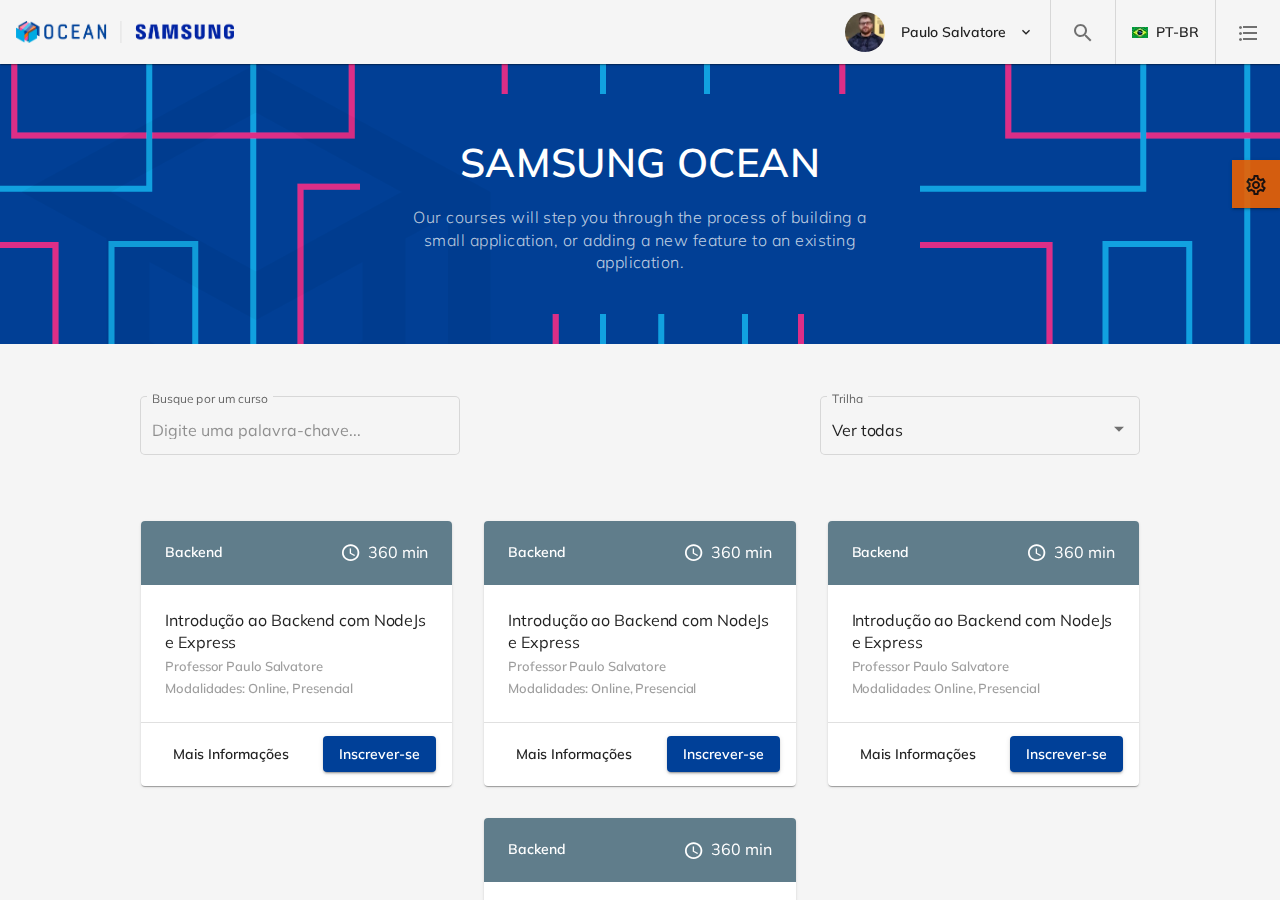
==== index.html @ 586ccbd6 "Initial commit" ====
<!doctype html>
<html lang="en">

    <head>

        <title>Fuse - Angular 8+ Material Design Admin Template</title>
        <base href="/">

        <meta charset="utf-8">
        <meta name="description" content="Material design admin template with pre-built apps and pages">
        <meta name="keywords"
              content="HTML,CSS,AngularJS,Angular,Angular 2,Angular 4,Angular 5,Angular 6,Angular 7,Material,Material 2">
        <meta name="author" content="Withinpixels">
        <meta name="viewport" content="width=device-width, initial-scale=1.0, maximum-scale=1.0, user-scalable=no">

        <link rel="icon" type="image/x-icon" href="favicon.ico">
        <link href="assets/icons/meteocons/style.css" rel="stylesheet">
        <link href="assets/icons/material-icons/outline/style.css" rel="stylesheet">
        <link href="https://fonts.googleapis.com/css?family=Muli:300,400,600,700" rel="stylesheet">

        <!-- FUSE Splash Screen CSS -->
        <style type="text/css">
            #fuse-splash-screen {
                display: block;
                position: absolute;
                top: 0;
                left: 0;
                right: 0;
                bottom: 0;
                background-color: #2D323D;
                z-index: 99999;
                pointer-events: none;
            }

            #fuse-splash-screen .center {
                display: block;
                width: 100%;
                position: absolute;
                top: 50%;
                transform: translateY(-50%);
            }

            #fuse-splash-screen .logo {
                width: 128px;
                margin: 0 auto;
            }

            #fuse-splash-screen .logo img {
                filter: drop-shadow(0px 10px 6px rgba(0, 0, 0, 0.2))
            }

            #fuse-splash-screen .spinner-wrapper {
                display: block;
                position: relative;
                width: 100%;
                min-height: 100px;
                height: 100px;
            }

            #fuse-splash-screen .spinner-wrapper .spinner {
                position: absolute;
                overflow: hidden;
                left: 50%;
                margin-left: -50px;
                animation: outer-rotate 2.91667s linear infinite;
            }

            #fuse-splash-screen .spinner-wrapper .spinner .inner {
                width: 100px;
                height: 100px;
                position: relative;
                animation: sporadic-rotate 5.25s cubic-bezier(0.35, 0, 0.25, 1) infinite;
            }

            #fuse-splash-screen .spinner-wrapper .spinner .inner .gap {
                position: absolute;
                left: 49px;
                right: 49px;
                top: 0;
                bottom: 0;
                border-top: 10px solid;
                box-sizing: border-box;
            }

            #fuse-splash-screen .spinner-wrapper .spinner .inner .left,
            #fuse-splash-screen .spinner-wrapper .spinner .inner .right {
                position: absolute;
                top: 0;
                height: 100px;
                width: 50px;
                overflow: hidden;
            }

            #fuse-splash-screen .spinner-wrapper .spinner .inner .left .half-circle,
            #fuse-splash-screen .spinner-wrapper .spinner .inner .right .half-circle {
                position: absolute;
                top: 0;
                width: 100px;
                height: 100px;
                box-sizing: border-box;
                border: 10px solid #4285F4;
                border-bottom-color: transparent;
                border-radius: 50%;
            }

            #fuse-splash-screen .spinner-wrapper .spinner .inner .left {
                left: 0;
            }

            #fuse-splash-screen .spinner-wrapper .spinner .inner .left .half-circle {
                left: 0;
                border-right-color: transparent;
                animation: left-wobble 1.3125s cubic-bezier(0.35, 0, 0.25, 1) infinite;
                -webkit-animation: left-wobble 1.3125s cubic-bezier(0.35, 0, 0.25, 1) infinite;
            }

            #fuse-splash-screen .spinner-wrapper .spinner .inner .right {
                right: 0;
            }

            #fuse-splash-screen .spinner-wrapper .spinner .inner .right .half-circle {
                right: 0;
                border-left-color: transparent;
                animation: right-wobble 1.3125s cubic-bezier(0.35, 0, 0.25, 1) infinite;
                -webkit-animation: right-wobble 1.3125s cubic-bezier(0.35, 0, 0.25, 1) infinite;
            }

            @keyframes outer-rotate {
                0% {
                    transform: rotate(0deg) scale(0.5);
                }
                100% {
                    transform: rotate(360deg) scale(0.5);
                }
            }

            @keyframes left-wobble {
                0%, 100% {
                    transform: rotate(130deg);
                }
                50% {
                    transform: rotate(-5deg);
                }
            }

            @keyframes right-wobble {
                0%, 100% {
                    transform: rotate(-130deg);
                }
                50% {
                    transform: rotate(5deg);
                }
            }

            @keyframes sporadic-rotate {
                12.5% {
                    transform: rotate(135deg);
                }
                25% {
                    transform: rotate(270deg);
                }
                37.5% {
                    transform: rotate(405deg);
                }
                50% {
                    transform: rotate(540deg);
                }
                62.5% {
                    transform: rotate(675deg);
                }
                75% {
                    transform: rotate(810deg);
                }
                87.5% {
                    transform: rotate(945deg);
                }
                100% {
                    transform: rotate(1080deg);
                }
            }
        </style>
        <!-- / FUSE Splash Screen CSS -->
    <link rel="stylesheet" href="styles.791dc29e9bbd39a44375.css"></head>

    <body>

        <!-- FUSE Splash Screen -->
        <fuse-splash-screen id="fuse-splash-screen">

            <div class="center">

                <div class="logo">
                    <img width="128" src="assets/images/logos/ic_launcher.png">
                </div>

                <!-- Material Design Spinner -->
                <div class="spinner-wrapper">
                    <div class="spinner">
                        <div class="inner">
                            <div class="gap"></div>
                            <div class="left">
                                <div class="half-circle"></div>
                            </div>
                            <div class="right">
                                <div class="half-circle"></div>
                            </div>
                        </div>
                    </div>
                </div>
                <!-- / Material Design Spinner -->

            </div>

        </fuse-splash-screen>
        <!-- / FUSE Splash Screen -->

        <app></app>

    <script src="runtime-es2015.0eb858aea7c892ce102f.js" type="module"></script><script src="polyfills-es2015.81b0aef54ae04b1fe521.js" type="module"></script><script src="runtime-es5.47d0dda97c3af6031977.js" nomodule></script><script src="polyfills-es5.1ac456a68af797c70e3f.js" nomodule></script><script src="main-es2015.9d63fae6bfca46f68dcc.js" type="module"></script><script src="main-es5.5e8449df461dac81d364.js" nomodule></script></body>

</html>
---- assets/icons/meteocons/style.css ----
@font-face {
    font-family: 'meteocons';
    src: url('fonts/meteocons.ttf?1o770y') format('truetype'),
    url('fonts/meteocons.woff?1o770y') format('woff'),
    url('fonts/meteocons.svg?1o770y#meteocons') format('svg');
    font-weight: normal;
    font-style: normal;
}

.meteocons {
    font-family: 'meteocons' !important;
    speak: none;
    font-style: normal;
    font-weight: normal;
    font-variant: normal;
    text-transform: none;
    line-height: 1;

    /* Better Font Rendering =========== */
    -webkit-font-smoothing: antialiased;
    -moz-osx-font-smoothing: grayscale;
}

.icon-sunrise:before {
    content: "\e900";
}

.icon-sun:before {
    content: "\e901";
}

.icon-moon:before {
    content: "\e902";
}

.icon-sun2:before {
    content: "\e903";
}

.icon-windy:before {
    content: "\e904";
}

.icon-wind:before {
    content: "\e905";
}

.icon-snowflake:before {
    content: "\e906";
}

.icon-cloudy:before {
    content: "\e907";
}

.icon-cloud:before {
    content: "\e908";
}

.icon-weather:before {
    content: "\e909";
}

.icon-weather2:before {
    content: "\e90a";
}

.icon-weather3:before {
    content: "\e90b";
}

.icon-lines:before {
    content: "\e90c";
}

.icon-cloud2:before {
    content: "\e90d";
}

.icon-lightning:before {
    content: "\e90e";
}

.icon-lightning2:before {
    content: "\e90f";
}

.icon-rainy:before {
    content: "\e910";
}

.icon-rainy2:before {
    content: "\e911";
}

.icon-windy2:before {
    content: "\e912";
}

.icon-windy3:before {
    content: "\e913";
}

.icon-snowy:before {
    content: "\e914";
}

.icon-snowy2:before {
    content: "\e915";
}

.icon-snowy3:before {
    content: "\e916";
}

.icon-weather4:before {
    content: "\e917";
}

.icon-cloudy2:before {
    content: "\e918";
}

.icon-cloud3:before {
    content: "\e919";
}

.icon-lightning3:before {
    content: "\e91a";
}

.icon-sun3:before {
    content: "\e91b";
}

.icon-moon2:before {
    content: "\e91c";
}

.icon-cloudy3:before {
    content: "\e91d";
}

.icon-cloud4:before {
    content: "\e91e";
}

.icon-cloud5:before {
    content: "\e91f";
}

.icon-lightning4:before {
    content: "\e920";
}

.icon-rainy3:before {
    content: "\e921";
}

.icon-rainy4:before {
    content: "\e922";
}

.icon-windy4:before {
    content: "\e923";
}

.icon-windy5:before {
    content: "\e924";
}

.icon-snowy4:before {
    content: "\e925";
}

.icon-snowy5:before {
    content: "\e926";
}

.icon-weather5:before {
    content: "\e927";
}

.icon-cloudy4:before {
    content: "\e928";
}

.icon-lightning5:before {
    content: "\e929";
}

.icon-thermometer:before {
    content: "\e92a";
}

.icon-compass:before {
    content: "\e92b";
}

.icon-none:before {
    content: "\e92c";
}

.icon-celsius:before {
    content: "\e92d";
}

.icon-fahrenheit:before {
    content: "\e92e";
}
---- assets/icons/material-icons/outline/style.css ----
@font-face {
  font-family: 'material-outline-icons';
  src:
    url('fonts/material-outline-icons.ttf?8ot508') format('truetype'),
    url('fonts/material-outline-icons.woff?8ot508') format('woff'),
    url('fonts/material-outline-icons.svg?8ot508#material-outline-icons') format('svg');
  font-weight: normal;
  font-style: normal;
}

i, .icomoon-liga, .material-icons {
  /* use !important to prevent issues with browser extensions that change fonts */
  font-family: 'material-outline-icons' !important;
  speak: none;
  font-style: normal;
  font-weight: normal;
  font-variant: normal;
  text-transform: none;
  line-height: 1;
  
  /* Enable Ligatures ================ */
  letter-spacing: 0;
  -webkit-font-feature-settings: "liga";
  -moz-font-feature-settings: "liga=1";
  -moz-font-feature-settings: "liga";
  -ms-font-feature-settings: "liga" 1;
  font-feature-settings: "liga";
  -webkit-font-variant-ligatures: discretionary-ligatures;
  font-variant-ligatures: discretionary-ligatures;

  /* Better Font Rendering =========== */
  -webkit-font-smoothing: antialiased;
  -moz-osx-font-smoothing: grayscale;
}

.icon-3d_rotation:before {
  content: "\e900";
}
.icon-4k:before {
  content: "\e901";
}
.icon-360:before {
  content: "\e902";
}
.icon-ac_unit:before {
  content: "\e903";
}
.icon-access_alarm:before {
  content: "\e904";
}
.icon-access_alarms:before {
  content: "\e905";
}
.icon-access_time:before {
  content: "\e906";
}
.icon-accessibility_new:before {
  content: "\e907";
}
.icon-accessibility:before {
  content: "\e908";
}
.icon-accessible_forward:before {
  content: "\e909";
}
.icon-accessible:before {
  content: "\e90a";
}
.icon-account_balance_wallet:before {
  content: "\e90b";
}
.icon-account_balance:before {
  content: "\e90c";
}
.icon-account_box:before {
  content: "\e90d";
}
.icon-account_circle:before {
  content: "\e90e";
}
.icon-adb:before {
  content: "\e90f";
}
.icon-add_a_photo:before {
  content: "\e910";
}
.icon-add_alarm:before {
  content: "\e911";
}
.icon-add_alert:before {
  content: "\e912";
}
.icon-add_box:before {
  content: "\e913";
}
.icon-add_circle_outline:before {
  content: "\e914";
}
.icon-add_circle:before {
  content: "\e915";
}
.icon-add_comment:before {
  content: "\e916";
}
.icon-add_location:before {
  content: "\e917";
}
.icon-add_photo_alternate:before {
  content: "\e918";
}
.icon-add_shopping_cart:before {
  content: "\e919";
}
.icon-add_to_home_screen:before {
  content: "\e91a";
}
.icon-add_to_photos:before {
  content: "\e91b";
}
.icon-add_to_queue:before {
  content: "\e91c";
}
.icon-add:before {
  content: "\e91d";
}
.icon-adjust:before {
  content: "\e91e";
}
.icon-airline_seat_flat_angled:before {
  content: "\e91f";
}
.icon-airline_seat_flat:before {
  content: "\e920";
}
.icon-airline_seat_individual_suite:before {
  content: "\e921";
}
.icon-airline_seat_legroom_extra:before {
  content: "\e922";
}
.icon-airline_seat_legroom_normal:before {
  content: "\e923";
}
.icon-airline_seat_legroom_reduced:before {
  content: "\e924";
}
.icon-airline_seat_recline_extra:before {
  content: "\e925";
}
.icon-airline_seat_recline_normal:before {
  content: "\e926";
}
.icon-airplanemode_active:before {
  content: "\e927";
}
.icon-airplanemode_inactive:before {
  content: "\e928";
}
.icon-airplay:before {
  content: "\e929";
}
.icon-airport_shuttle:before {
  content: "\e92a";
}
.icon-alarm_add:before {
  content: "\e92b";
}
.icon-alarm_off:before {
  content: "\e92c";
}
.icon-alarm_on:before {
  content: "\e92d";
}
.icon-alarm:before {
  content: "\e92e";
}
.icon-album:before {
  content: "\e92f";
}
.icon-all_inbox:before {
  content: "\e930";
}
.icon-all_inclusive:before {
  content: "\e931";
}
.icon-all_out:before {
  content: "\e932";
}
.icon-alternate_email:before {
  content: "\e933";
}
.icon-android:before {
  content: "\e934";
}
.icon-announcement:before {
  content: "\e935";
}
.icon-apps:before {
  content: "\e936";
}
.icon-archive:before {
  content: "\e937";
}
.icon-arrow_back_ios:before {
  content: "\e938";
}
.icon-arrow_back:before {
  content: "\e939";
}
.icon-arrow_downward:before {
  content: "\e93a";
}
.icon-arrow_drop_down_circle:before {
  content: "\e93b";
}
.icon-arrow_drop_down:before {
  content: "\e93c";
}
.icon-arrow_drop_up:before {
  content: "\e93d";
}
.icon-arrow_forward_ios:before {
  content: "\e93e";
}
.icon-arrow_forward:before {
  content: "\e93f";
}
.icon-arrow_left:before {
  content: "\e940";
}
.icon-arrow_right_alt:before {
  content: "\e941";
}
.icon-arrow_right:before {
  content: "\e942";
}
.icon-arrow_upward:before {
  content: "\e943";
}
.icon-art_track:before {
  content: "\e944";
}
.icon-aspect_ratio:before {
  content: "\e945";
}
.icon-assessment:before {
  content: "\e946";
}
.icon-assignment_ind:before {
  content: "\e947";
}
.icon-assignment_late:before {
  content: "\e948";
}
.icon-assignment_return:before {
  content: "\e949";
}
.icon-assignment_returned:before {
  content: "\e94a";
}
.icon-assignment_turned_in:before {
  content: "\e94b";
}
.icon-assignment:before {
  content: "\e94c";
}
.icon-assistant_photo:before {
  content: "\e94d";
}
.icon-assistant:before {
  content: "\e94e";
}
.icon-atm:before {
  content: "\e94f";
}
.icon-attach_file:before {
  content: "\e950";
}
.icon-attach_money:before {
  content: "\e951";
}
.icon-attachment:before {
  content: "\e952";
}
.icon-audiotrack:before {
  content: "\e953";
}
.icon-autorenew:before {
  content: "\e954";
}
.icon-av_timer:before {
  content: "\e955";
}
.icon-backspace:before {
  content: "\e956";
}
.icon-backup:before {
  content: "\e957";
}
.icon-ballot:before {
  content: "\e958";
}
.icon-bar_chart:before {
  content: "\e959";
}
.icon-battery_alert:before {
  content: "\e95a";
}
.icon-battery_charging_full:before {
  content: "\e95b";
}
.icon-battery_full:before {
  content: "\e95c";
}
.icon-battery_std:before {
  content: "\e95d";
}
.icon-battery_unknown:before {
  content: "\e95e";
}
.icon-beach_access:before {
  content: "\e95f";
}
.icon-beenhere:before {
  content: "\e960";
}
.icon-block:before {
  content: "\e961";
}
.icon-bluetooth_audio:before {
  content: "\e962";
}
.icon-bluetooth_connected:before {
  content: "\e963";
}
.icon-bluetooth_disabled:before {
  content: "\e964";
}
.icon-bluetooth_searching:before {
  content: "\e965";
}
.icon-bluetooth:before {
  content: "\e966";
}
.icon-blur_circular:before {
  content: "\e967";
}
.icon-blur_linear:before {
  content: "\e968";
}
.icon-blur_off:before {
  content: "\e969";
}
.icon-blur_on:before {
  content: "\e96a";
}
.icon-book:before {
  content: "\e96b";
}
.icon-bookmark_border:before {
  content: "\e96c";
}
.icon-bookmark:before {
  content: "\e96d";
}
.icon-bookmarks:before {
  content: "\e96e";
}
.icon-border_all:before {
  content: "\e96f";
}
.icon-border_bottom:before {
  content: "\e970";
}
.icon-border_clear:before {
  content: "\e971";
}
.icon-border_horizontal:before {
  content: "\e972";
}
.icon-border_inner:before {
  content: "\e973";
}
.icon-border_left:before {
  content: "\e974";
}
.icon-border_outer:before {
  content: "\e975";
}
.icon-border_right:before {
  content: "\e976";
}
.icon-border_style:before {
  content: "\e977";
}
.icon-border_top:before {
  content: "\e978";
}
.icon-border_vertical:before {
  content: "\e979";
}
.icon-branding_watermark:before {
  content: "\e97a";
}
.icon-brightness_1:before {
  content: "\e97b";
}
.icon-brightness_2:before {
  content: "\e97c";
}
.icon-brightness_3:before {
  content: "\e97d";
}
.icon-brightness_4:before {
  content: "\e97e";
}
.icon-brightness_5:before {
  content: "\e97f";
}
.icon-brightness_6:before {
  content: "\e980";
}
.icon-brightness_7:before {
  content: "\e981";
}
.icon-brightness_auto:before {
  content: "\e982";
}
.icon-brightness_high:before {
  content: "\e983";
}
.icon-brightness_low:before {
  content: "\e984";
}
.icon-brightness_medium:before {
  content: "\e985";
}
.icon-broken_image:before {
  content: "\e986";
}
.icon-brush:before {
  content: "\e987";
}
.icon-bubble_chart:before {
  content: "\e988";
}
.icon-bug_report:before {
  content: "\e989";
}
.icon-build:before {
  content: "\e98a";
}
.icon-burst_mode:before {
  content: "\e98b";
}
.icon-business_center:before {
  content: "\e98c";
}
.icon-business:before {
  content: "\e98d";
}
.icon-cached:before {
  content: "\e98e";
}
.icon-cake:before {
  content: "\e98f";
}
.icon-calendar_today:before {
  content: "\e990";
}
.icon-calendar_view_day:before {
  content: "\e991";
}
.icon-call_end:before {
  content: "\e992";
}
.icon-call_made:before {
  content: "\e993";
}
.icon-call_merge:before {
  content: "\e994";
}
.icon-call_missed_outgoing:before {
  content: "\e995";
}
.icon-call_missed:before {
  content: "\e996";
}
.icon-call_received:before {
  content: "\e997";
}
.icon-call_split:before {
  content: "\e998";
}
.icon-call_to_action:before {
  content: "\e999";
}
.icon-call:before {
  content: "\e99a";
}
.icon-camera_alt:before {
  content: "\e99b";
}
.icon-camera_enhance:before {
  content: "\e99c";
}
.icon-camera_front:before {
  content: "\e99d";
}
.icon-camera_rear:before {
  content: "\e99e";
}
.icon-camera_roll:before {
  content: "\e99f";
}
.icon-camera:before {
  content: "\e9a0";
}
.icon-cancel_presentation:before {
  content: "\e9a1";
}
.icon-cancel:before {
  content: "\e9a2";
}
.icon-card_giftcard:before {
  content: "\e9a3";
}
.icon-card_membership:before {
  content: "\e9a4";
}
.icon-card_travel:before {
  content: "\e9a5";
}
.icon-casino:before {
  content: "\e9a6";
}
.icon-cast_connected:before {
  content: "\e9a7";
}
.icon-cast_for_education:before {
  content: "\e9a8";
}
.icon-cast:before {
  content: "\e9a9";
}
.icon-category:before {
  content: "\e9aa";
}
.icon-center_focus_strong:before {
  content: "\e9ab";
}
.icon-center_focus_weak:before {
  content: "\e9ac";
}
.icon-change_history:before {
  content: "\e9ad";
}
.icon-chat_bubble_outline:before {
  content: "\e9ae";
}
.icon-chat_bubble:before {
  content: "\e9af";
}
.icon-chat:before {
  content: "\e9b0";
}
.icon-check_box_outline_blank:before {
  content: "\e9b1";
}
.icon-check_box:before {
  content: "\e9b2";
}
.icon-check_circle_outline:before {
  content: "\e9b3";
}
.icon-check_circle:before {
  content: "\e9b4";
}
.icon-check:before {
  content: "\e9b5";
}
.icon-chevron_left:before {
  content: "\e9b6";
}
.icon-chevron_right:before {
  content: "\e9b7";
}
.icon-child_care:before {
  content: "\e9b8";
}
.icon-child_friendly:before {
  content: "\e9b9";
}
.icon-chrome_reader_mode:before {
  content: "\e9ba";
}
.icon-class:before {
  content: "\e9bb";
}
.icon-clear_all:before {
  content: "\e9bc";
}
.icon-clear:before {
  content: "\e9bd";
}
.icon-close:before {
  content: "\e9be";
}
.icon-closed_caption:before {
  content: "\e9bf";
}
.icon-cloud_circle:before {
  content: "\e9c0";
}
.icon-cloud_done:before {
  content: "\e9c1";
}
.icon-cloud_download:before {
  content: "\e9c2";
}
.icon-cloud_off:before {
  content: "\e9c3";
}
.icon-cloud_queue:before {
  content: "\e9c4";
}
.icon-cloud_upload:before {
  content: "\e9c5";
}
.icon-cloud:before {
  content: "\e9c6";
}
.icon-code:before {
  content: "\e9c7";
}
.icon-collections_bookmark:before {
  content: "\e9c8";
}
.icon-collections:before {
  content: "\e9c9";
}
.icon-color_lens:before {
  content: "\e9ca";
}
.icon-colorize:before {
  content: "\e9cb";
}
.icon-comment:before {
  content: "\e9cc";
}
.icon-commute:before {
  content: "\e9cd";
}
.icon-compare_arrows:before {
  content: "\e9ce";
}
.icon-compare:before {
  content: "\e9cf";
}
.icon-compass_calibration:before {
  content: "\e9d0";
}
.icon-computer:before {
  content: "\e9d1";
}
.icon-confirmation_number:before {
  content: "\e9d2";
}
.icon-contact_mail:before {
  content: "\e9d3";
}
.icon-contact_phone:before {
  content: "\e9d4";
}
.icon-contact_support:before {
  content: "\e9d5";
}
.icon-contacts:before {
  content: "\e9d6";
}
.icon-control_camera:before {
  content: "\e9d7";
}
.icon-control_point_duplicate:before {
  content: "\e9d8";
}
.icon-control_point:before {
  content: "\e9d9";
}
.icon-copyright:before {
  content: "\e9da";
}
.icon-create_new_folder:before {
  content: "\e9db";
}
.icon-create:before {
  content: "\e9dc";
}
.icon-credit_card:before {
  content: "\e9dd";
}
.icon-crop_3_2:before {
  content: "\e9de";
}
.icon-crop_5_4:before {
  content: "\e9df";
}
.icon-crop_7_5:before {
  content: "\e9e0";
}
.icon-crop_16_9:before {
  content: "\e9e1";
}
.icon-crop_din:before {
  content: "\e9e2";
}
.icon-crop_free:before {
  content: "\e9e3";
}
.icon-crop_landscape:before {
  content: "\e9e4";
}
.icon-crop_original:before {
  content: "\e9e5";
}
.icon-crop_portrait:before {
  content: "\e9e6";
}
.icon-crop_rotate:before {
  content: "\e9e7";
}
.icon-crop_square:before {
  content: "\e9e8";
}
.icon-crop:before {
  content: "\e9e9";
}
.icon-dashboard:before {
  content: "\e9ea";
}
.icon-data_usage:before {
  content: "\e9eb";
}
.icon-date_range:before {
  content: "\e9ec";
}
.icon-dehaze:before {
  content: "\e9ed";
}
.icon-delete_forever:before {
  content: "\e9ee";
}
.icon-delete_outline:before {
  content: "\e9ef";
}
.icon-delete_sweep:before {
  content: "\e9f0";
}
.icon-delete:before {
  content: "\e9f1";
}
.icon-departure_board:before {
  content: "\e9f2";
}
.icon-description:before {
  content: "\e9f3";
}
.icon-desktop_access_disabled:before {
  content: "\e9f4";
}
.icon-desktop_mac:before {
  content: "\e9f5";
}
.icon-desktop_windows:before {
  content: "\e9f6";
}
.icon-details:before {
  content: "\e9f7";
}
.icon-developer_board:before {
  content: "\e9f8";
}
.icon-developer_mode:before {
  content: "\e9f9";
}
.icon-device_hub:before {
  content: "\e9fa";
}
.icon-device_unknown:before {
  content: "\e9fb";
}
.icon-devices_other:before {
  content: "\e9fc";
}
.icon-devices:before {
  content: "\e9fd";
}
.icon-dialer_sip:before {
  content: "\e9fe";
}
.icon-dialpad:before {
  content: "\e9ff";
}
.icon-directions_bike:before {
  content: "\ea00";
}
.icon-directions_boat:before {
  content: "\ea01";
}
.icon-directions_bus:before {
  content: "\ea02";
}
.icon-directions_car:before {
  content: "\ea03";
}
.icon-directions_railway:before {
  content: "\ea04";
}
.icon-directions_run:before {
  content: "\ea05";
}
.icon-directions_subway:before {
  content: "\ea06";
}
.icon-directions_transit:before {
  content: "\ea07";
}
.icon-directions_walk:before {
  content: "\ea08";
}
.icon-directions:before {
  content: "\ea09";
}
.icon-disc_full:before {
  content: "\ea0a";
}
.icon-dns:before {
  content: "\ea0b";
}
.icon-dock:before {
  content: "\ea0c";
}
.icon-domain_disabled:before {
  content: "\ea0d";
}
.icon-domain:before {
  content: "\ea0e";
}
.icon-done_all:before {
  content: "\ea0f";
}
.icon-done_outline:before {
  content: "\ea10";
}
.icon-done:before {
  content: "\ea11";
}
.icon-donut_large:before {
  content: "\ea12";
}
.icon-donut_small:before {
  content: "\ea13";
}
.icon-drafts:before {
  content: "\ea14";
}
.icon-drag_handle:before {
  content: "\ea15";
}
.icon-drag_indicator:before {
  content: "\ea16";
}
.icon-drive_eta:before {
  content: "\ea17";
}
.icon-duo:before {
  content: "\ea18";
}
.icon-dvr:before {
  content: "\ea19";
}
.icon-edit_attributes:before {
  content: "\ea1a";
}
.icon-edit_location:before {
  content: "\ea1b";
}
.icon-edit:before {
  content: "\ea1c";
}
.icon-eject:before {
  content: "\ea1d";
}
.icon-email:before {
  content: "\ea1e";
}
.icon-enhanced_encryption:before {
  content: "\ea1f";
}
.icon-equalizer:before {
  content: "\ea20";
}
.icon-error_outline:before {
  content: "\ea21";
}
.icon-error:before {
  content: "\ea22";
}
.icon-euro_symbol:before {
  content: "\ea23";
}
.icon-ev_station:before {
  content: "\ea24";
}
.icon-event_available:before {
  content: "\ea25";
}
.icon-event_busy:before {
  content: "\ea26";
}
.icon-event_note:before {
  content: "\ea27";
}
.icon-event_seat:before {
  content: "\ea28";
}
.icon-event:before {
  content: "\ea29";
}
.icon-exit_to_app:before {
  content: "\ea2a";
}
.icon-expand_less:before {
  content: "\ea2b";
}
.icon-expand_more:before {
  content: "\ea2c";
}
.icon-explicit:before {
  content: "\ea2d";
}
.icon-explore_off:before {
  content: "\ea2e";
}
.icon-explore:before {
  content: "\ea2f";
}
.icon-exposure_neg_1:before {
  content: "\ea30";
}
.icon-exposure_neg_2:before {
  content: "\ea31";
}
.icon-exposure_plus_1:before {
  content: "\ea32";
}
.icon-exposure_plus_2:before {
  content: "\ea33";
}
.icon-exposure_zero:before {
  content: "\ea34";
}
.icon-exposure:before {
  content: "\ea35";
}
.icon-extension:before {
  content: "\ea36";
}
.icon-face:before {
  content: "\ea37";
}
.icon-fast_forward:before {
  content: "\ea38";
}
.icon-fast_rewind:before {
  content: "\ea39";
}
.icon-fastfood:before {
  content: "\ea3a";
}
.icon-favorite_border:before {
  content: "\ea3b";
}
.icon-favorite:before {
  content: "\ea3c";
}
.icon-featured_play_list:before {
  content: "\ea3d";
}
.icon-featured_video:before {
  content: "\ea3e";
}
.icon-feedback:before {
  content: "\ea3f";
}
.icon-fiber_dvr:before {
  content: "\ea40";
}
.icon-fiber_manual_record:before {
  content: "\ea41";
}
.icon-fiber_new:before {
  content: "\ea42";
}
.icon-fiber_pin:before {
  content: "\ea43";
}
.icon-fiber_smart_record:before {
  content: "\ea44";
}
.icon-file_copy:before {
  content: "\ea45";
}
.icon-filter_1:before {
  content: "\ea46";
}
.icon-filter_2:before {
  content: "\ea47";
}
.icon-filter_3:before {
  content: "\ea48";
}
.icon-filter_4:before {
  content: "\ea49";
}
.icon-filter_5:before {
  content: "\ea4a";
}
.icon-filter_6:before {
  content: "\ea4b";
}
.icon-filter_7:before {
  content: "\ea4c";
}
.icon-filter_8:before {
  content: "\ea4d";
}
.icon-filter_9_plus:before {
  content: "\ea4e";
}
.icon-filter_9:before {
  content: "\ea4f";
}
.icon-filter_b_and_w:before {
  content: "\ea50";
}
.icon-filter_center_focus:before {
  content: "\ea51";
}
.icon-filter_drama:before {
  content: "\ea52";
}
.icon-filter_frames:before {
  content: "\ea53";
}
.icon-filter_hdr:before {
  content: "\ea54";
}
.icon-filter_list:before {
  content: "\ea55";
}
.icon-filter_none:before {
  content: "\ea56";
}
.icon-filter_tilt_shift:before {
  content: "\ea57";
}
.icon-filter_vintage:before {
  content: "\ea58";
}
.icon-filter:before {
  content: "\ea59";
}
.icon-find_in_page:before {
  content: "\ea5a";
}
.icon-find_replace:before {
  content: "\ea5b";
}
.icon-fingerprint:before {
  content: "\ea5c";
}
.icon-first_page:before {
  content: "\ea5d";
}
.icon-fitness_center:before {
  content: "\ea5e";
}
.icon-flag:before {
  content: "\ea5f";
}
.icon-flare:before {
  content: "\ea60";
}
.icon-flash_auto:before {
  content: "\ea61";
}
.icon-flash_off:before {
  content: "\ea62";
}
.icon-flash_on:before {
  content: "\ea63";
}
.icon-flight_land:before {
  content: "\ea64";
}
.icon-flight_takeoff:before {
  content: "\ea65";
}
.icon-flight:before {
  content: "\ea66";
}
.icon-flip_to_back:before {
  content: "\ea67";
}
.icon-flip_to_front:before {
  content: "\ea68";
}
.icon-flip:before {
  content: "\ea69";
}
.icon-folder_open:before {
  content: "\ea6a";
}
.icon-folder_shared:before {
  content: "\ea6b";
}
.icon-folder_special:before {
  content: "\ea6c";
}
.icon-folder:before {
  content: "\ea6d";
}
.icon-font_download:before {
  content: "\ea6e";
}
.icon-format_align_center:before {
  content: "\ea6f";
}
.icon-format_align_justify:before {
  content: "\ea70";
}
.icon-format_align_left:before {
  content: "\ea71";
}
.icon-format_align_right:before {
  content: "\ea72";
}
.icon-format_bold:before {
  content: "\ea73";
}
.icon-format_clear:before {
  content: "\ea74";
}
.icon-format_color_reset:before {
  content: "\ea75";
}
.icon-format_indent_decrease:before {
  content: "\ea76";
}
.icon-format_indent_increase:before {
  content: "\ea77";
}
.icon-format_italic:before {
  content: "\ea78";
}
.icon-format_line_spacing:before {
  content: "\ea79";
}
.icon-format_list_bulleted:before {
  content: "\ea7a";
}
.icon-format_list_numbered_rtl:before {
  content: "\ea7b";
}
.icon-format_list_numbered:before {
  content: "\ea7c";
}
.icon-format_paint:before {
  content: "\ea7d";
}
.icon-format_quote:before {
  content: "\ea7e";
}
.icon-format_shapes:before {
  content: "\ea7f";
}
.icon-format_size:before {
  content: "\ea80";
}
.icon-format_strikethrough:before {
  content: "\ea81";
}
.icon-format_textdirection_l_to_r:before {
  content: "\ea82";
}
.icon-format_textdirection_r_to_l:before {
  content: "\ea83";
}
.icon-format_underlined:before {
  content: "\ea84";
}
.icon-forum:before {
  content: "\ea85";
}
.icon-forward_5:before {
  content: "\ea86";
}
.icon-forward_10:before {
  content: "\ea87";
}
.icon-forward_30:before {
  content: "\ea88";
}
.icon-forward:before {
  content: "\ea89";
}
.icon-free_breakfast:before {
  content: "\ea8a";
}
.icon-fullscreen_exit:before {
  content: "\ea8b";
}
.icon-fullscreen:before {
  content: "\ea8c";
}
.icon-functions:before {
  content: "\ea8d";
}
.icon-g_translate:before {
  content: "\ea8e";
}
.icon-gamepad:before {
  content: "\ea8f";
}
.icon-games:before {
  content: "\ea90";
}
.icon-gavel:before {
  content: "\ea91";
}
.icon-gesture:before {
  content: "\ea92";
}
.icon-get_app:before {
  content: "\ea93";
}
.icon-gif:before {
  content: "\ea94";
}
.icon-golf_course:before {
  content: "\ea95";
}
.icon-gps_fixed:before {
  content: "\ea96";
}
.icon-gps_not_fixed:before {
  content: "\ea97";
}
.icon-gps_off:before {
  content: "\ea98";
}
.icon-grade:before {
  content: "\ea99";
}
.icon-gradient:before {
  content: "\ea9a";
}
.icon-grain:before {
  content: "\ea9b";
}
.icon-graphic_eq:before {
  content: "\ea9c";
}
.icon-grid_off:before {
  content: "\ea9d";
}
.icon-grid_on:before {
  content: "\ea9e";
}
.icon-group_add:before {
  content: "\ea9f";
}
.icon-group_work:before {
  content: "\eaa0";
}
.icon-group:before {
  content: "\eaa1";
}
.icon-hd:before {
  content: "\eaa2";
}
.icon-hdr_off:before {
  content: "\eaa3";
}
.icon-hdr_on:before {
  content: "\eaa4";
}
.icon-hdr_strong:before {
  content: "\eaa5";
}
.icon-hdr_weak:before {
  content: "\eaa6";
}
.icon-headset_mic:before {
  content: "\eaa7";
}
.icon-headset:before {
  content: "\eaa8";
}
.icon-healing:before {
  content: "\eaa9";
}
.icon-hearing:before {
  content: "\eaaa";
}
.icon-help_outline:before {
  content: "\eaab";
}
.icon-help:before {
  content: "\eaac";
}
.icon-high_quality:before {
  content: "\eaad";
}
.icon-highlight_off:before {
  content: "\eaae";
}
.icon-highlight:before {
  content: "\eaaf";
}
.icon-history:before {
  content: "\eab0";
}
.icon-home:before {
  content: "\eab1";
}
.icon-horizontal_split:before {
  content: "\eab2";
}
.icon-hot_tub:before {
  content: "\eab3";
}
.icon-hotel:before {
  content: "\eab4";
}
.icon-hourglass_empty:before {
  content: "\eab5";
}
.icon-hourglass_full:before {
  content: "\eab6";
}
.icon-how_to_reg:before {
  content: "\eab7";
}
.icon-how_to_vote:before {
  content: "\eab8";
}
.icon-http:before {
  content: "\eab9";
}
.icon-https:before {
  content: "\eaba";
}
.icon-image_aspect_ratio:before {
  content: "\eabb";
}
.icon-image_search:before {
  content: "\eabc";
}
.icon-image:before {
  content: "\eabd";
}
.icon-import_contacts:before {
  content: "\eabe";
}
.icon-import_export:before {
  content: "\eabf";
}
.icon-important_devices:before {
  content: "\eac0";
}
.icon-inbox:before {
  content: "\eac1";
}
.icon-indeterminate_check_box:before {
  content: "\eac2";
}
.icon-info:before {
  content: "\eac3";
}
.icon-input:before {
  content: "\eac4";
}
.icon-insert_chart_outlined:before {
  content: "\eac5";
}
.icon-insert_chart:before {
  content: "\eac6";
}
.icon-insert_comment:before {
  content: "\eac7";
}
.icon-insert_drive_file:before {
  content: "\eac8";
}
.icon-insert_emoticon:before {
  content: "\eac9";
}
.icon-insert_invitation:before {
  content: "\eaca";
}
.icon-insert_link:before {
  content: "\eacb";
}
.icon-insert_photo:before {
  content: "\eacc";
}
.icon-invert_colors_off:before {
  content: "\eacd";
}
.icon-invert_colors:before {
  content: "\eace";
}
.icon-iso:before {
  content: "\eacf";
}
.icon-keyboard_arrow_down:before {
  content: "\ead0";
}
.icon-keyboard_arrow_left:before {
  content: "\ead1";
}
.icon-keyboard_arrow_right:before {
  content: "\ead2";
}
.icon-keyboard_arrow_up:before {
  content: "\ead3";
}
.icon-keyboard_backspace:before {
  content: "\ead4";
}
.icon-keyboard_capslock:before {
  content: "\ead5";
}
.icon-keyboard_hide:before {
  content: "\ead6";
}
.icon-keyboard_return:before {
  content: "\ead7";
}
.icon-keyboard_tab:before {
  content: "\ead8";
}
.icon-keyboard_voice:before {
  content: "\ead9";
}
.icon-keyboard:before {
  content: "\eada";
}
.icon-kitchen:before {
  content: "\eadb";
}
.icon-label_important:before {
  content: "\eadc";
}
.icon-label_off:before {
  content: "\eadd";
}
.icon-label:before {
  content: "\eade";
}
.icon-landscape:before {
  content: "\eadf";
}
.icon-language:before {
  content: "\eae0";
}
.icon-laptop_chromebook:before {
  content: "\eae1";
}
.icon-laptop_mac:before {
  content: "\eae2";
}
.icon-laptop_windows:before {
  content: "\eae3";
}
.icon-laptop:before {
  content: "\eae4";
}
.icon-last_page:before {
  content: "\eae5";
}
.icon-launch:before {
  content: "\eae6";
}
.icon-layers_clear:before {
  content: "\eae7";
}
.icon-layers:before {
  content: "\eae8";
}
.icon-leak_add:before {
  content: "\eae9";
}
.icon-leak_remove:before {
  content: "\eaea";
}
.icon-lens:before {
  content: "\eaeb";
}
.icon-library_add:before {
  content: "\eaec";
}
.icon-library_books:before {
  content: "\eaed";
}
.icon-library_music:before {
  content: "\eaee";
}
.icon-line_style:before {
  content: "\eaef";
}
.icon-line_weight:before {
  content: "\eaf0";
}
.icon-linear_scale:before {
  content: "\eaf1";
}
.icon-link_off:before {
  content: "\eaf2";
}
.icon-link:before {
  content: "\eaf3";
}
.icon-linked_camera:before {
  content: "\eaf4";
}
.icon-list_alt:before {
  content: "\eaf5";
}
.icon-list:before {
  content: "\eaf6";
}
.icon-live_help:before {
  content: "\eaf7";
}
.icon-live_tv:before {
  content: "\eaf8";
}
.icon-local_activity:before {
  content: "\eaf9";
}
.icon-local_airport:before {
  content: "\eafa";
}
.icon-local_atm:before {
  content: "\eafb";
}
.icon-local_bar:before {
  content: "\eafc";
}
.icon-local_cafe:before {
  content: "\eafd";
}
.icon-local_car_wash:before {
  content: "\eafe";
}
.icon-local_convenience_store:before {
  content: "\eaff";
}
.icon-local_dining:before {
  content: "\eb00";
}
.icon-local_drink:before {
  content: "\eb01";
}
.icon-local_florist:before {
  content: "\eb02";
}
.icon-local_gas_station:before {
  content: "\eb03";
}
.icon-local_grocery_store:before {
  content: "\eb04";
}
.icon-local_hospital:before {
  content: "\eb05";
}
.icon-local_hotel:before {
  content: "\eb06";
}
.icon-local_laundry_service:before {
  content: "\eb07";
}
.icon-local_library:before {
  content: "\eb08";
}
.icon-local_mall:before {
  content: "\eb09";
}
.icon-local_movies:before {
  content: "\eb0a";
}
.icon-local_offer:before {
  content: "\eb0b";
}
.icon-local_parking:before {
  content: "\eb0c";
}
.icon-local_pharmacy:before {
  content: "\eb0d";
}
.icon-local_phone:before {
  content: "\eb0e";
}
.icon-local_pizza:before {
  content: "\eb0f";
}
.icon-local_play:before {
  content: "\eb10";
}
.icon-local_post_office:before {
  content: "\eb11";
}
.icon-local_printshop:before {
  content: "\eb12";
}
.icon-local_see:before {
  content: "\eb13";
}
.icon-local_shipping:before {
  content: "\eb14";
}
.icon-local_taxi:before {
  content: "\eb15";
}
.icon-location_city:before {
  content: "\eb16";
}
.icon-location_disabled:before {
  content: "\eb17";
}
.icon-location_off:before {
  content: "\eb18";
}
.icon-location_on:before {
  content: "\eb19";
}
.icon-location_searching:before {
  content: "\eb1a";
}
.icon-lock_open:before {
  content: "\eb1b";
}
.icon-lock:before {
  content: "\eb1c";
}
.icon-looks_3:before {
  content: "\eb1d";
}
.icon-looks_4:before {
  content: "\eb1e";
}
.icon-looks_5:before {
  content: "\eb1f";
}
.icon-looks_6:before {
  content: "\eb20";
}
.icon-looks_one:before {
  content: "\eb21";
}
.icon-looks_two:before {
  content: "\eb22";
}
.icon-looks:before {
  content: "\eb23";
}
.icon-loop:before {
  content: "\eb24";
}
.icon-loupe:before {
  content: "\eb25";
}
.icon-low_priority:before {
  content: "\eb26";
}
.icon-loyalty:before {
  content: "\eb27";
}
.icon-mail_outline:before {
  content: "\eb28";
}
.icon-mail:before {
  content: "\eb29";
}
.icon-map:before {
  content: "\eb2a";
}
.icon-markunread_mailbox:before {
  content: "\eb2b";
}
.icon-markunread:before {
  content: "\eb2c";
}
.icon-maximize:before {
  content: "\eb2d";
}
.icon-meeting_room:before {
  content: "\eb2e";
}
.icon-memory:before {
  content: "\eb2f";
}
.icon-menu:before {
  content: "\eb30";
}
.icon-merge_type:before {
  content: "\eb31";
}
.icon-message:before {
  content: "\eb32";
}
.icon-mic_none:before {
  content: "\eb33";
}
.icon-mic_off:before {
  content: "\eb34";
}
.icon-mic:before {
  content: "\eb35";
}
.icon-minimize:before {
  content: "\eb36";
}
.icon-missed_video_call:before {
  content: "\eb37";
}
.icon-mms:before {
  content: "\eb38";
}
.icon-mobile_friendly:before {
  content: "\eb39";
}
.icon-mobile_off:before {
  content: "\eb3a";
}
.icon-mobile_screen_share:before {
  content: "\eb3b";
}
.icon-mode_comment:before {
  content: "\eb3c";
}
.icon-monetization_on:before {
  content: "\eb3d";
}
.icon-money_off:before {
  content: "\eb3e";
}
.icon-money:before {
  content: "\eb3f";
}
.icon-monochrome_photos:before {
  content: "\eb40";
}
.icon-mood_bad:before {
  content: "\eb41";
}
.icon-mood:before {
  content: "\eb42";
}
.icon-more_horiz:before {
  content: "\eb43";
}
.icon-more_vert:before {
  content: "\eb44";
}
.icon-more:before {
  content: "\eb45";
}
.icon-motorcycle:before {
  content: "\eb46";
}
.icon-mouse:before {
  content: "\eb47";
}
.icon-move_to_inbox:before {
  content: "\eb48";
}
.icon-movie_creation:before {
  content: "\eb49";
}
.icon-movie_filter:before {
  content: "\eb4a";
}
.icon-movie:before {
  content: "\eb4b";
}
.icon-multiline_chart:before {
  content: "\eb4c";
}
.icon-music_note:before {
  content: "\eb4d";
}
.icon-music_off:before {
  content: "\eb4e";
}
.icon-music_video:before {
  content: "\eb4f";
}
.icon-my_location:before {
  content: "\eb50";
}
.icon-nature_people:before {
  content: "\eb51";
}
.icon-nature:before {
  content: "\eb52";
}
.icon-navigate_before:before {
  content: "\eb53";
}
.icon-navigate_next:before {
  content: "\eb54";
}
.icon-navigation:before {
  content: "\eb55";
}
.icon-near_me:before {
  content: "\eb56";
}
.icon-network_check:before {
  content: "\eb57";
}
.icon-network_locked:before {
  content: "\eb58";
}
.icon-new_releases:before {
  content: "\eb59";
}
.icon-next_week:before {
  content: "\eb5a";
}
.icon-nfc:before {
  content: "\eb5b";
}
.icon-no_encryption:before {
  content: "\eb5c";
}
.icon-no_meeting_room:before {
  content: "\eb5d";
}
.icon-no_sim:before {
  content: "\eb5e";
}
.icon-not_interested:before {
  content: "\eb5f";
}
.icon-not_listed_location:before {
  content: "\eb60";
}
.icon-note_add:before {
  content: "\eb61";
}
.icon-note:before {
  content: "\eb62";
}
.icon-notes:before {
  content: "\eb63";
}
.icon-notification_important:before {
  content: "\eb64";
}
.icon-notifications_active:before {
  content: "\eb65";
}
.icon-notifications_none:before {
  content: "\eb66";
}
.icon-notifications_off:before {
  content: "\eb67";
}
.icon-notifications_paused:before {
  content: "\eb68";
}
.icon-notifications:before {
  content: "\eb69";
}
.icon-offline_bolt:before {
  content: "\eb6a";
}
.icon-offline_pin:before {
  content: "\eb6b";
}
.icon-ondemand_video:before {
  content: "\eb6c";
}
.icon-opacity:before {
  content: "\eb6d";
}
.icon-open_in_browser:before {
  content: "\eb6e";
}
.icon-open_in_new:before {
  content: "\eb6f";
}
.icon-open_with:before {
  content: "\eb70";
}
.icon-outlined_flag:before {
  content: "\eb71";
}
.icon-pages:before {
  content: "\eb72";
}
.icon-pageview:before {
  content: "\eb73";
}
.icon-palette:before {
  content: "\eb74";
}
.icon-pan_tool:before {
  content: "\eb75";
}
.icon-panorama_fish_eye:before {
  content: "\eb76";
}
.icon-panorama_horizontal:before {
  content: "\eb77";
}
.icon-panorama_vertical:before {
  content: "\eb78";
}
.icon-panorama_wide_angle:before {
  content: "\eb79";
}
.icon-panorama:before {
  content: "\eb7a";
}
.icon-party_mode:before {
  content: "\eb7b";
}
.icon-pause_circle_filled:before {
  content: "\eb7c";
}
.icon-pause_circle_outline:before {
  content: "\eb7d";
}
.icon-pause_presentation:before {
  content: "\eb7e";
}
.icon-pause:before {
  content: "\eb7f";
}
.icon-payment:before {
  content: "\eb80";
}
.icon-people_outline:before {
  content: "\eb81";
}
.icon-people:before {
  content: "\eb82";
}
.icon-perm_camera_mic:before {
  content: "\eb83";
}
.icon-perm_contact_calendar:before {
  content: "\eb84";
}
.icon-perm_data_setting:before {
  content: "\eb85";
}
.icon-perm_device_information:before {
  content: "\eb86";
}
.icon-perm_identity:before {
  content: "\eb87";
}
.icon-perm_media:before {
  content: "\eb88";
}
.icon-perm_phone_msg:before {
  content: "\eb89";
}
.icon-perm_scan_wifi:before {
  content: "\eb8a";
}
.icon-person_add_disabled:before {
  content: "\eb8b";
}
.icon-person_add:before {
  content: "\eb8c";
}
.icon-person_outline:before {
  content: "\eb8d";
}
.icon-person_pin_circle:before {
  content: "\eb8e";
}
.icon-person_pin:before {
  content: "\eb8f";
}
.icon-person:before {
  content: "\eb90";
}
.icon-personal_video:before {
  content: "\eb91";
}
.icon-pets:before {
  content: "\eb92";
}
.icon-phone_android:before {
  content: "\eb93";
}
.icon-phone_bluetooth_speaker:before {
  content: "\eb94";
}
.icon-phone_callback:before {
  content: "\eb95";
}
.icon-phone_forwarded:before {
  content: "\eb96";
}
.icon-phone_in_talk:before {
  content: "\eb97";
}
.icon-phone_iphone:before {
  content: "\eb98";
}
.icon-phone_locked:before {
  content: "\eb99";
}
.icon-phone_missed:before {
  content: "\eb9a";
}
.icon-phone_paused:before {
  content: "\eb9b";
}
.icon-phone:before {
  content: "\eb9c";
}
.icon-phonelink_erase:before {
  content: "\eb9d";
}
.icon-phonelink_lock:before {
  content: "\eb9e";
}
.icon-phonelink_off:before {
  content: "\eb9f";
}
.icon-phonelink_ring:before {
  content: "\eba0";
}
.icon-phonelink_setup:before {
  content: "\eba1";
}
.icon-phonelink:before {
  content: "\eba2";
}
.icon-photo_album:before {
  content: "\eba3";
}
.icon-photo_camera:before {
  content: "\eba4";
}
.icon-photo_filter:before {
  content: "\eba5";
}
.icon-photo_library:before {
  content: "\eba6";
}
.icon-photo_size_select_actual:before {
  content: "\eba7";
}
.icon-photo_size_select_large:before {
  content: "\eba8";
}
.icon-photo_size_select_small:before {
  content: "\eba9";
}
.icon-photo:before {
  content: "\ebaa";
}
.icon-picture_as_pdf:before {
  content: "\ebab";
}
.icon-picture_in_picture_alt:before {
  content: "\ebac";
}
.icon-picture_in_picture:before {
  content: "\ebad";
}
.icon-pie_chart:before {
  content: "\ebae";
}
.icon-pin_drop:before {
  content: "\ebaf";
}
.icon-place:before {
  content: "\ebb0";
}
.icon-play_arrow:before {
  content: "\ebb1";
}
.icon-play_circle_filled_white:before {
  content: "\ebb2";
}
.icon-play_circle_filled:before {
  content: "\ebb3";
}
.icon-play_circle_outline:before {
  content: "\ebb4";
}
.icon-play_for_work:before {
  content: "\ebb5";
}
.icon-playlist_add_check:before {
  content: "\ebb6";
}
.icon-playlist_add:before {
  content: "\ebb7";
}
.icon-playlist_play:before {
  content: "\ebb8";
}
.icon-plus_one:before {
  content: "\ebb9";
}
.icon-poll:before {
  content: "\ebba";
}
.icon-polymer:before {
  content: "\ebbb";
}
.icon-pool:before {
  content: "\ebbc";
}
.icon-portable_wifi_off:before {
  content: "\ebbd";
}
.icon-portrait:before {
  content: "\ebbe";
}
.icon-power_input:before {
  content: "\ebbf";
}
.icon-power_off:before {
  content: "\ebc0";
}
.icon-power_settings_new:before {
  content: "\ebc1";
}
.icon-power:before {
  content: "\ebc2";
}
.icon-pregnant_woman:before {
  content: "\ebc3";
}
.icon-present_to_all:before {
  content: "\ebc4";
}
.icon-print_disabled:before {
  content: "\ebc5";
}
.icon-print:before {
  content: "\ebc6";
}
.icon-priority_high:before {
  content: "\ebc7";
}
.icon-public:before {
  content: "\ebc8";
}
.icon-publish:before {
  content: "\ebc9";
}
.icon-query_builder:before {
  content: "\ebca";
}
.icon-question_answer:before {
  content: "\ebcb";
}
.icon-queue_music:before {
  content: "\ebcc";
}
.icon-queue_play_next:before {
  content: "\ebcd";
}
.icon-queue:before {
  content: "\ebce";
}
.icon-radio_button_checked:before {
  content: "\ebcf";
}
.icon-radio_button_unchecked:before {
  content: "\ebd0";
}
.icon-radio:before {
  content: "\ebd1";
}
.icon-rate_review:before {
  content: "\ebd2";
}
.icon-receipt:before {
  content: "\ebd3";
}
.icon-recent_actors:before {
  content: "\ebd4";
}
.icon-record_voice_over:before {
  content: "\ebd5";
}
.icon-redeem:before {
  content: "\ebd6";
}
.icon-redo:before {
  content: "\ebd7";
}
.icon-refresh:before {
  content: "\ebd8";
}
.icon-remove_circle_outline:before {
  content: "\ebd9";
}
.icon-remove_circle:before {
  content: "\ebda";
}
.icon-remove_from_queue:before {
  content: "\ebdb";
}
.icon-remove_red_eye:before {
  content: "\ebdc";
}
.icon-remove_shopping_cart:before {
  content: "\ebdd";
}
.icon-remove:before {
  content: "\ebde";
}
.icon-reorder:before {
  content: "\ebdf";
}
.icon-repeat_one:before {
  content: "\ebe0";
}
.icon-repeat:before {
  content: "\ebe1";
}
.icon-replay_5:before {
  content: "\ebe2";
}
.icon-replay_10:before {
  content: "\ebe3";
}
.icon-replay_30:before {
  content: "\ebe4";
}
.icon-replay:before {
  content: "\ebe5";
}
.icon-reply_all:before {
  content: "\ebe6";
}
.icon-reply:before {
  content: "\ebe7";
}
.icon-report_off:before {
  content: "\ebe8";
}
.icon-report_problem:before {
  content: "\ebe9";
}
.icon-report:before {
  content: "\ebea";
}
.icon-restaurant_menu:before {
  content: "\ebeb";
}
.icon-restaurant:before {
  content: "\ebec";
}
.icon-restore_from_trash:before {
  content: "\ebed";
}
.icon-restore_page:before {
  content: "\ebee";
}
.icon-restore:before {
  content: "\ebef";
}
.icon-ring_volume:before {
  content: "\ebf0";
}
.icon-room_service:before {
  content: "\ebf1";
}
.icon-room:before {
  content: "\ebf2";
}
.icon-rotate_90_degrees_ccw:before {
  content: "\ebf3";
}
.icon-rotate_left:before {
  content: "\ebf4";
}
.icon-rotate_right:before {
  content: "\ebf5";
}
.icon-rounded_corner:before {
  content: "\ebf6";
}
.icon-router:before {
  content: "\ebf7";
}
.icon-rowing:before {
  content: "\ebf8";
}
.icon-rss_feed:before {
  content: "\ebf9";
}
.icon-rv_hookup:before {
  content: "\ebfa";
}
.icon-satellite:before {
  content: "\ebfb";
}
.icon-save_alt:before {
  content: "\ebfc";
}
.icon-save:before {
  content: "\ebfd";
}
.icon-scanner:before {
  content: "\ebfe";
}
.icon-scatter_plot:before {
  content: "\ebff";
}
.icon-schedule:before {
  content: "\ec00";
}
.icon-school:before {
  content: "\ec01";
}
.icon-score:before {
  content: "\ec02";
}
.icon-screen_lock_landscape:before {
  content: "\ec03";
}
.icon-screen_lock_portrait:before {
  content: "\ec04";
}
.icon-screen_lock_rotation:before {
  content: "\ec05";
}
.icon-screen_rotation:before {
  content: "\ec06";
}
.icon-screen_share:before {
  content: "\ec07";
}
.icon-sd_card:before {
  content: "\ec08";
}
.icon-sd_storage:before {
  content: "\ec09";
}
.icon-search:before {
  content: "\ec0a";
}
.icon-security:before {
  content: "\ec0b";
}
.icon-select_all:before {
  content: "\ec0c";
}
.icon-send:before {
  content: "\ec0d";
}
.icon-sentiment_dissatisfied:before {
  content: "\ec0e";
}
.icon-sentiment_satisfied_alt:before {
  content: "\ec0f";
}
.icon-sentiment_satisfied:before {
  content: "\ec10";
}
.icon-sentiment_very_dissatisfied:before {
  content: "\ec11";
}
.icon-sentiment_very_satisfied:before {
  content: "\ec12";
}
.icon-settings_applications:before {
  content: "\ec13";
}
.icon-settings_backup_restore:before {
  content: "\ec14";
}
.icon-settings_bluetooth:before {
  content: "\ec15";
}
.icon-settings_brightness:before {
  content: "\ec16";
}
.icon-settings_cell:before {
  content: "\ec17";
}
.icon-settings_ethernet:before {
  content: "\ec18";
}
.icon-settings_input_antenna:before {
  content: "\ec19";
}
.icon-settings_input_component:before {
  content: "\ec1a";
}
.icon-settings_input_composite:before {
  content: "\ec1b";
}
.icon-settings_input_hdmi:before {
  content: "\ec1c";
}
.icon-settings_input_svideo:before {
  content: "\ec1d";
}
.icon-settings_overscan:before {
  content: "\ec1e";
}
.icon-settings_phone:before {
  content: "\ec1f";
}
.icon-settings_power:before {
  content: "\ec20";
}
.icon-settings_remote:before {
  content: "\ec21";
}
.icon-settings_system_daydream:before {
  content: "\ec22";
}
.icon-settings_voice:before {
  content: "\ec23";
}
.icon-settings:before {
  content: "\ec24";
}
.icon-share:before {
  content: "\ec25";
}
.icon-shop_two:before {
  content: "\ec26";
}
.icon-shop:before {
  content: "\ec27";
}
.icon-shopping_basket:before {
  content: "\ec28";
}
.icon-shopping_cart:before {
  content: "\ec29";
}
.icon-short_text:before {
  content: "\ec2a";
}
.icon-show_chart:before {
  content: "\ec2b";
}
.icon-shuffle:before {
  content: "\ec2c";
}
.icon-shutter_speed:before {
  content: "\ec2d";
}
.icon-signal_cellular_0_bar:before {
  content: "\ec2e";
}
.icon-signal_cellular_4_bar:before {
  content: "\ec2f";
}
.icon-signal_cellular_alt:before {
  content: "\ec30";
}
.icon-signal_cellular_connected_no_internet_4_bar:before {
  content: "\ec31";
}
.icon-signal_cellular_no_sim:before {
  content: "\ec32";
}
.icon-signal_cellular_null:before {
  content: "\ec33";
}
.icon-signal_cellular_off:before {
  content: "\ec34";
}
.icon-signal_wifi_0_bar:before {
  content: "\ec35";
}
.icon-signal_wifi_4_bar_lock:before {
  content: "\ec36";
}
.icon-signal_wifi_4_bar:before {
  content: "\ec37";
}
.icon-signal_wifi_off:before {
  content: "\ec38";
}
.icon-sim_card:before {
  content: "\ec39";
}
.icon-skip_next:before {
  content: "\ec3a";
}
.icon-skip_previous:before {
  content: "\ec3b";
}
.icon-slideshow:before {
  content: "\ec3c";
}
.icon-slow_motion_video:before {
  content: "\ec3d";
}
.icon-smartphone:before {
  content: "\ec3e";
}
.icon-smoke_free:before {
  content: "\ec3f";
}
.icon-smoking_rooms:before {
  content: "\ec40";
}
.icon-sms_failed:before {
  content: "\ec41";
}
.icon-sms:before {
  content: "\ec42";
}
.icon-snooze:before {
  content: "\ec43";
}
.icon-sort_by_alpha:before {
  content: "\ec44";
}
.icon-sort:before {
  content: "\ec45";
}
.icon-spa:before {
  content: "\ec46";
}
.icon-space_bar:before {
  content: "\ec47";
}
.icon-speaker_group:before {
  content: "\ec48";
}
.icon-speaker_notes_off:before {
  content: "\ec49";
}
.icon-speaker_notes:before {
  content: "\ec4a";
}
.icon-speaker_phone:before {
  content: "\ec4b";
}
.icon-speaker:before {
  content: "\ec4c";
}
.icon-spellcheck:before {
  content: "\ec4d";
}
.icon-star_border:before {
  content: "\ec4e";
}
.icon-star_half:before {
  content: "\ec4f";
}
.icon-star_rate:before {
  content: "\ec50";
}
.icon-star:before {
  content: "\ec51";
}
.icon-stars:before {
  content: "\ec52";
}
.icon-stay_current_landscape:before {
  content: "\ec53";
}
.icon-stay_current_portrait:before {
  content: "\ec54";
}
.icon-stay_primary_landscape:before {
  content: "\ec55";
}
.icon-stay_primary_portrait:before {
  content: "\ec56";
}
.icon-stop_screen_share:before {
  content: "\ec57";
}
.icon-stop:before {
  content: "\ec58";
}
.icon-storage:before {
  content: "\ec59";
}
.icon-store_mall_directory:before {
  content: "\ec5a";
}
.icon-store:before {
  content: "\ec5b";
}
.icon-straighten:before {
  content: "\ec5c";
}
.icon-streetview:before {
  content: "\ec5d";
}
.icon-strikethrough_s:before {
  content: "\ec5e";
}
.icon-style:before {
  content: "\ec5f";
}
.icon-subdirectory_arrow_left:before {
  content: "\ec60";
}
.icon-subdirectory_arrow_right:before {
  content: "\ec61";
}
.icon-subject:before {
  content: "\ec62";
}
.icon-subscriptions:before {
  content: "\ec63";
}
.icon-subtitles:before {
  content: "\ec64";
}
.icon-subway:before {
  content: "\ec65";
}
.icon-supervised_user_circle:before {
  content: "\ec66";
}
.icon-supervisor_account:before {
  content: "\ec67";
}
.icon-surround_sound:before {
  content: "\ec68";
}
.icon-swap_calls:before {
  content: "\ec69";
}
.icon-swap_horiz:before {
  content: "\ec6a";
}
.icon-swap_horizontal_circle:before {
  content: "\ec6b";
}
.icon-swap_vert:before {
  content: "\ec6c";
}
.icon-swap_vertical_circle:before {
  content: "\ec6d";
}
.icon-switch_camera:before {
  content: "\ec6e";
}
.icon-switch_video:before {
  content: "\ec6f";
}
.icon-sync_disabled:before {
  content: "\ec70";
}
.icon-sync_problem:before {
  content: "\ec71";
}
.icon-sync:before {
  content: "\ec72";
}
.icon-system_update:before {
  content: "\ec73";
}
.icon-tab_unselected:before {
  content: "\ec74";
}
.icon-tab:before {
  content: "\ec75";
}
.icon-table_chart:before {
  content: "\ec76";
}
.icon-tablet_android:before {
  content: "\ec77";
}
.icon-tablet_mac:before {
  content: "\ec78";
}
.icon-tablet:before {
  content: "\ec79";
}
.icon-tag_faces:before {
  content: "\ec7a";
}
.icon-tap_and_play:before {
  content: "\ec7b";
}
.icon-terrain:before {
  content: "\ec7c";
}
.icon-text_fields:before {
  content: "\ec7d";
}
.icon-text_format:before {
  content: "\ec7e";
}
.icon-text_rotate_up:before {
  content: "\ec7f";
}
.icon-text_rotate_vertical:before {
  content: "\ec80";
}
.icon-text_rotation_down:before {
  content: "\ec81";
}
.icon-text_rotation_none:before {
  content: "\ec82";
}
.icon-textsms:before {
  content: "\ec83";
}
.icon-texture:before {
  content: "\ec84";
}
.icon-theaters:before {
  content: "\ec85";
}
.icon-thumb_down_alt:before {
  content: "\ec86";
}
.icon-thumb_down:before {
  content: "\ec87";
}
.icon-thumb_up_alt:before {
  content: "\ec88";
}
.icon-thumb_up:before {
  content: "\ec89";
}
.icon-thumbs_up_down:before {
  content: "\ec8a";
}
.icon-time_to_leave:before {
  content: "\ec8b";
}
.icon-timelapse:before {
  content: "\ec8c";
}
.icon-timeline:before {
  content: "\ec8d";
}
.icon-timer_3:before {
  content: "\ec8e";
}
.icon-timer_10:before {
  content: "\ec8f";
}
.icon-timer_off:before {
  content: "\ec90";
}
.icon-timer:before {
  content: "\ec91";
}
.icon-title:before {
  content: "\ec92";
}
.icon-toc:before {
  content: "\ec93";
}
.icon-today:before {
  content: "\ec94";
}
.icon-toggle_off:before {
  content: "\ec95";
}
.icon-toggle_on:before {
  content: "\ec96";
}
.icon-toll:before {
  content: "\ec97";
}
.icon-tonality:before {
  content: "\ec98";
}
.icon-touch_app:before {
  content: "\ec99";
}
.icon-toys:before {
  content: "\ec9a";
}
.icon-track_changes:before {
  content: "\ec9b";
}
.icon-traffic:before {
  content: "\ec9c";
}
.icon-train:before {
  content: "\ec9d";
}
.icon-tram:before {
  content: "\ec9e";
}
.icon-transfer_within_a_station:before {
  content: "\ec9f";
}
.icon-transform:before {
  content: "\eca0";
}
.icon-transit_enterexit:before {
  content: "\eca1";
}
.icon-translate:before {
  content: "\eca2";
}
.icon-trending_down:before {
  content: "\eca3";
}
.icon-trending_flat:before {
  content: "\eca4";
}
.icon-trending_up:before {
  content: "\eca5";
}
.icon-trip_origin:before {
  content: "\eca6";
}
.icon-tune:before {
  content: "\eca7";
}
.icon-turned_in_not:before {
  content: "\eca8";
}
.icon-turned_in:before {
  content: "\eca9";
}
.icon-tv_off:before {
  content: "\ecaa";
}
.icon-tv:before {
  content: "\ecab";
}
.icon-unarchive:before {
  content: "\ecac";
}
.icon-undo:before {
  content: "\ecad";
}
.icon-unfold_less:before {
  content: "\ecae";
}
.icon-unfold_more:before {
  content: "\ecaf";
}
.icon-unsubscribe:before {
  content: "\ecb0";
}
.icon-update:before {
  content: "\ecb1";
}
.icon-usb:before {
  content: "\ecb2";
}
.icon-verified_user:before {
  content: "\ecb3";
}
.icon-vertical_align_bottom:before {
  content: "\ecb4";
}
.icon-vertical_align_center:before {
  content: "\ecb5";
}
.icon-vertical_align_top:before {
  content: "\ecb6";
}
.icon-vertical_split:before {
  content: "\ecb7";
}
.icon-vibration:before {
  content: "\ecb8";
}
.icon-video_call:before {
  content: "\ecb9";
}
.icon-video_label:before {
  content: "\ecba";
}
.icon-video_library:before {
  content: "\ecbb";
}
.icon-videocam_off:before {
  content: "\ecbc";
}
.icon-videocam:before {
  content: "\ecbd";
}
.icon-videogame_asset:before {
  content: "\ecbe";
}
.icon-view_agenda:before {
  content: "\ecbf";
}
.icon-view_array:before {
  content: "\ecc0";
}
.icon-view_carousel:before {
  content: "\ecc1";
}
.icon-view_column:before {
  content: "\ecc2";
}
.icon-view_comfy:before {
  content: "\ecc3";
}
.icon-view_compact:before {
  content: "\ecc4";
}
.icon-view_day:before {
  content: "\ecc5";
}
.icon-view_headline:before {
  content: "\ecc6";
}
.icon-view_list:before {
  content: "\ecc7";
}
.icon-view_module:before {
  content: "\ecc8";
}
.icon-view_quilt:before {
  content: "\ecc9";
}
.icon-view_stream:before {
  content: "\ecca";
}
.icon-view_week:before {
  content: "\eccb";
}
.icon-vignette:before {
  content: "\eccc";
}
.icon-visibility_off:before {
  content: "\eccd";
}
.icon-visibility:before {
  content: "\ecce";
}
.icon-voice_chat:before {
  content: "\eccf";
}
.icon-voice_over_off:before {
  content: "\ecd0";
}
.icon-voicemail:before {
  content: "\ecd1";
}
.icon-volume_down:before {
  content: "\ecd2";
}
.icon-volume_mute:before {
  content: "\ecd3";
}
.icon-volume_off:before {
  content: "\ecd4";
}
.icon-volume_up:before {
  content: "\ecd5";
}
.icon-vpn_key:before {
  content: "\ecd6";
}
.icon-vpn_lock:before {
  content: "\ecd7";
}
.icon-wallpaper:before {
  content: "\ecd8";
}
.icon-warning:before {
  content: "\ecd9";
}
.icon-watch_later:before {
  content: "\ecda";
}
.icon-watch:before {
  content: "\ecdb";
}
.icon-waves:before {
  content: "\ecdc";
}
.icon-wb_auto:before {
  content: "\ecdd";
}
.icon-wb_cloudy:before {
  content: "\ecde";
}
.icon-wb_incandescent:before {
  content: "\ecdf";
}
.icon-wb_iridescent:before {
  content: "\ece0";
}
.icon-wb_sunny:before {
  content: "\ece1";
}
.icon-wc:before {
  content: "\ece2";
}
.icon-web_asset:before {
  content: "\ece3";
}
.icon-web:before {
  content: "\ece4";
}
.icon-weekend:before {
  content: "\ece5";
}
.icon-whatshot:before {
  content: "\ece6";
}
.icon-where_to_vote:before {
  content: "\ece7";
}
.icon-widgets:before {
  content: "\ece8";
}
.icon-wifi_lock:before {
  content: "\ece9";
}
.icon-wifi_off:before {
  content: "\ecea";
}
.icon-wifi_tethering:before {
  content: "\eceb";
}
.icon-wifi:before {
  content: "\ecec";
}
.icon-work_off:before {
  content: "\eced";
}
.icon-work_outline:before {
  content: "\ecee";
}
.icon-work:before {
  content: "\ecef";
}
.icon-wrap_text:before {
  content: "\ecf0";
}
.icon-youtube_searched_for:before {
  content: "\ecf1";
}
.icon-zoom_in:before {
  content: "\ecf2";
}
.icon-zoom_out_map:before {
  content: "\ecf3";
}
.icon-zoom_out:before {
  content: "\ecf4";
}
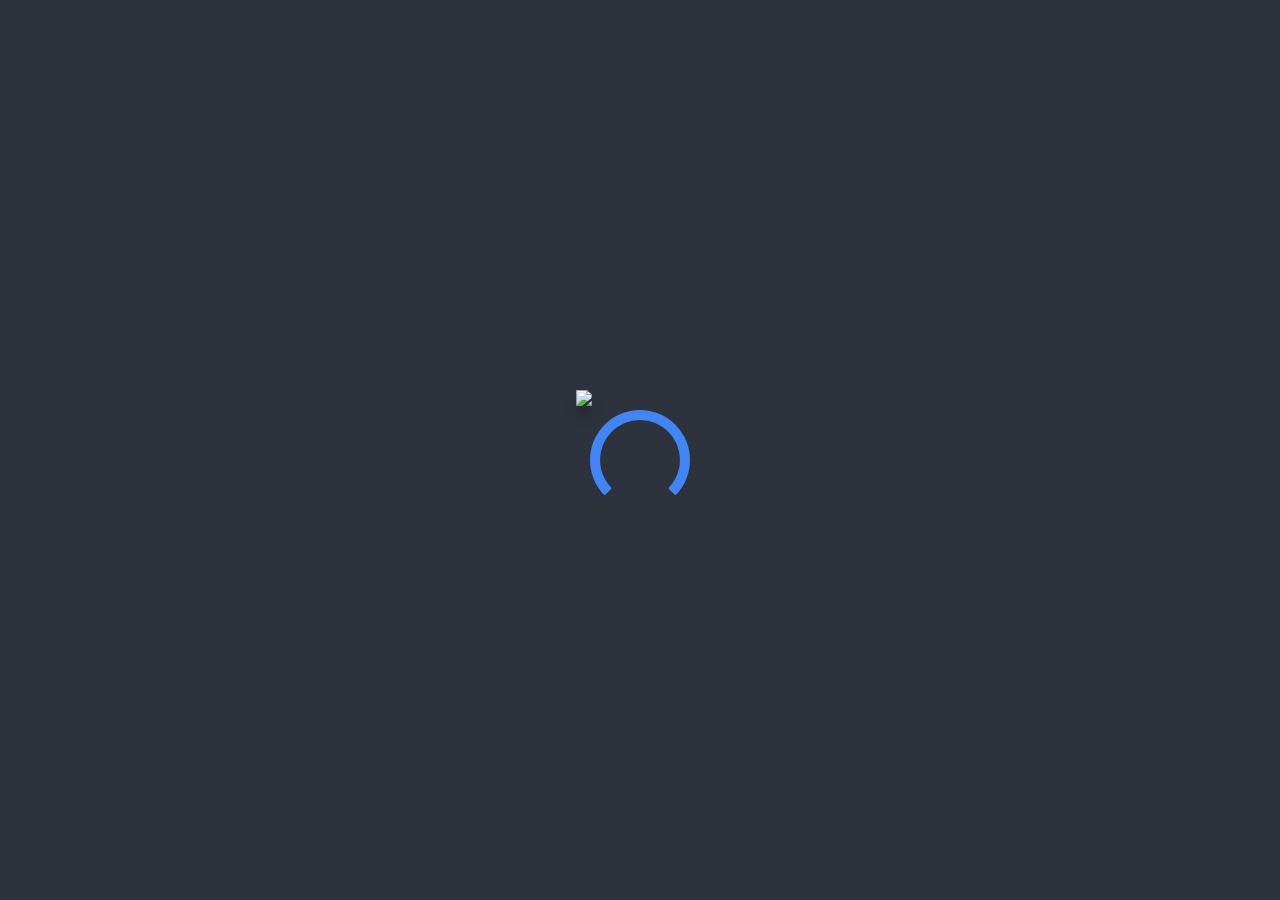
==== commit 7cf9610c: "fix: base-href updated to project name" ====
--- a/index.html
+++ b/index.html
@@ -4,8 +4,7 @@
     <head>
 
         <title>Fuse - Angular 8+ Material Design Admin Template</title>
-        <base href="/">
-
+        <base href="/poc-fuse-angular-build/">
         <meta charset="utf-8">
         <meta name="description" content="Material design admin template with pre-built apps and pages">
         <meta name="keywords"
